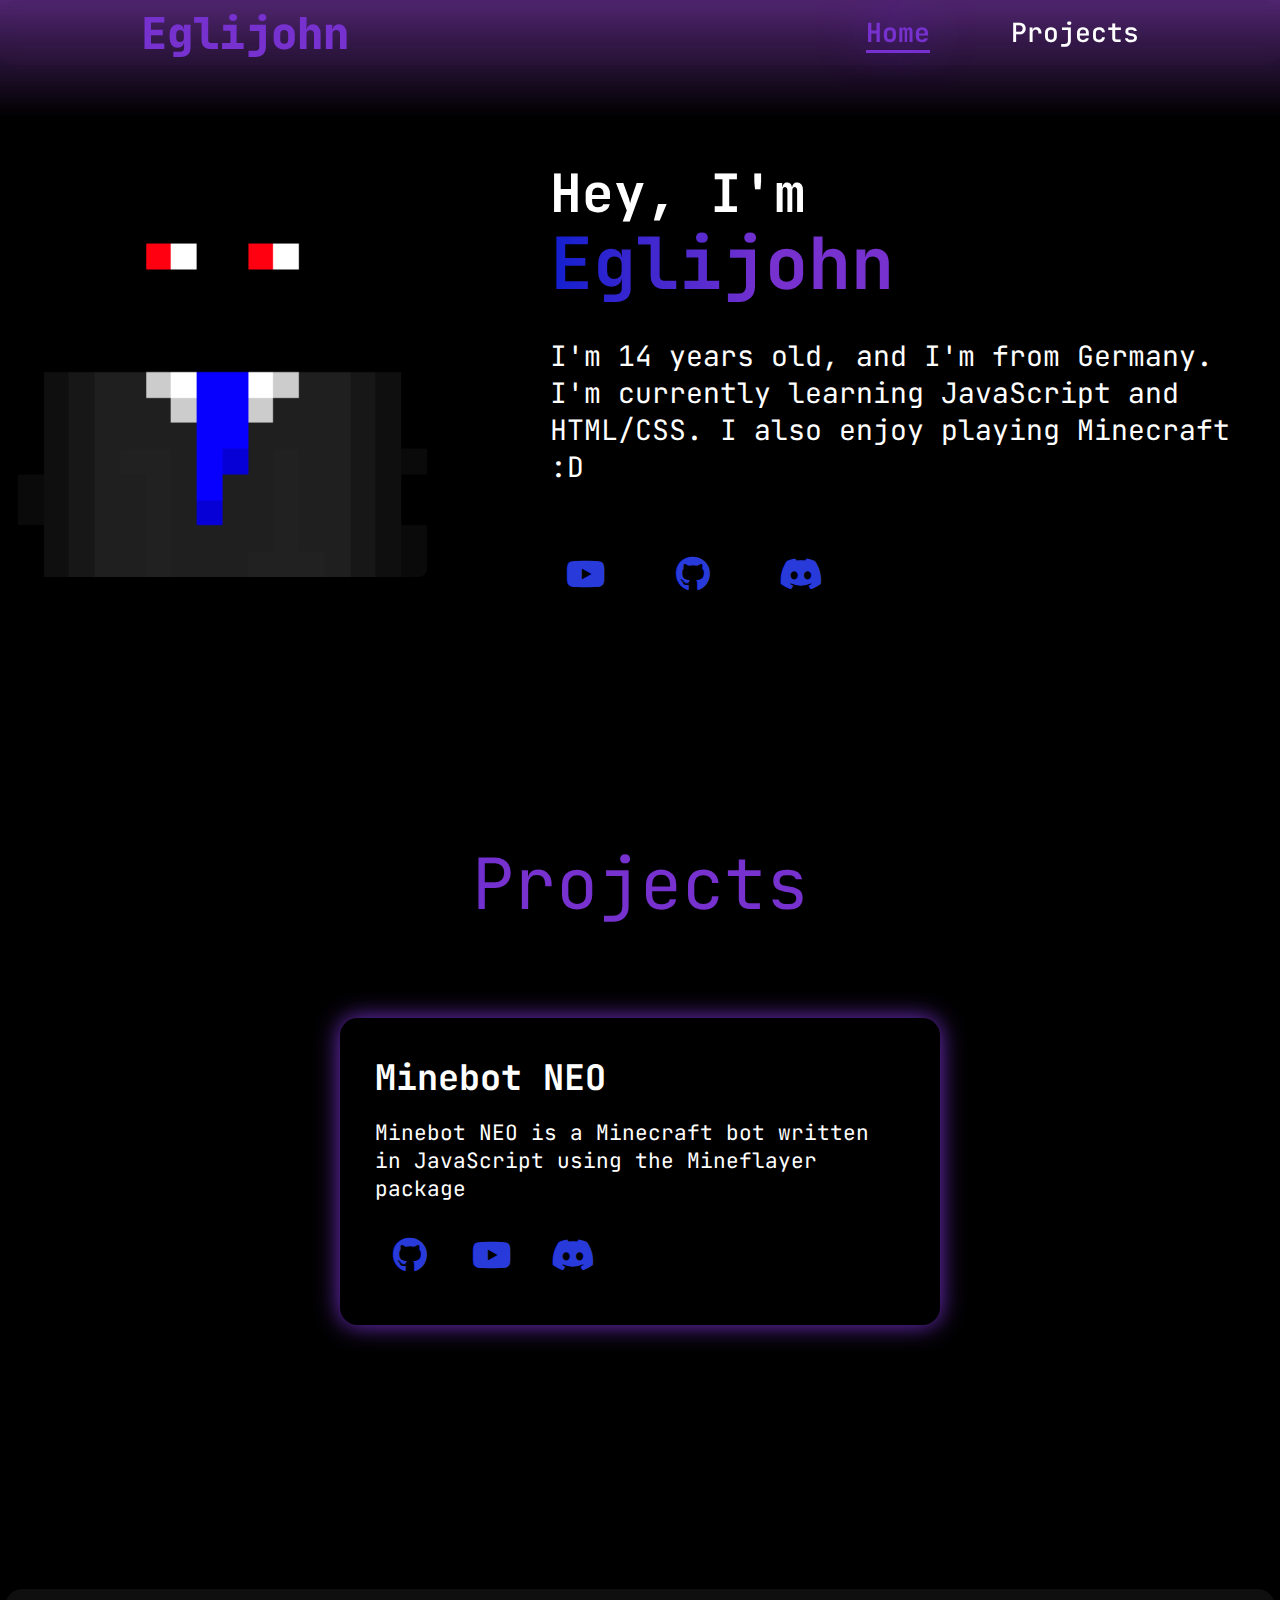
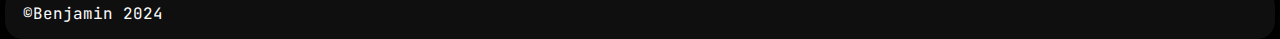
==== index.html @ a0d09d8d "added files" ====
<!DOCTYPE html>
<html lang="en">

<head>
    <meta charset="UTF-8">
    <meta name="viewport" content="width=device-width, initial-scale=1.0">
    <link rel="stylesheet" href="https://cdnjs.cloudflare.com/ajax/libs/font-awesome/6.5.2/css/all.min.css">
    <link rel="stylesheet" href="style.css">
    <title>🐟 Eglijohn</title>
</head>

<body>
    <header>
        <nav class="logo">Eglijohn</nav>
        <nav>
            <a href="#home" class="active">Home</a>
            <a href="#projects">Projects</a>
        </nav>
    </header>

    <section id="home" class="home">
        <div class="home-img">
            <img src="main.png" alt="">
        </div>
        <div class="home-content">
            <h1>Hey, I'm</h1>
            <h2>Eglijohn</h2>
            <p>I'm 14 years old, and I'm from Germany. I'm currently learning JavaScript
                and HTML/CSS. I also enjoy playing Minecraft :D</p>
            <div class="social-icons">
                <a href="https://youtube.com/@eglijohn" target="_blank" rel="noreferrer noopener"><i class="fa-brands fa-youtube"></i></a>
                <a href="https://github.com/eglijohn" target="_blank" rel="noreferrer noopener"><i class="fa-brands fa-github"></i></a>
                <a href="#" class="tooltip" data-tooltip="Add 'Eglijohn' on discord"><i class="fa-brands fa-discord"></i></a>
            </div>
        </div>
    </section>

    <section id="projects" class="projects">
        <div class="title">Projects</div>
        <div class="minebot">
            <h1>Minebot NEO</h1>
            <p>Minebot NEO is a Minecraft bot written in JavaScript using the Mineflayer package</p>
            <a href="https://github.com/eglijohn/minebot-neo" target="_blank" rel="noreferrer noopener"><i class="fa-brands fa-github"></i></a>
            <a href="https://youtube.com/@minebotOfficial" target="_blank" rel="noreferrer noopener"><i class="fa-brands fa-youtube"></i></a>
            <a href="https://discord.gg/CKySgRzUYp" target="_blank" rel="noreferrer noopener"><i class="fa-brands fa-discord"></i></a>
        </div>
    </section>

    <footer>
        <section class="footer">
            <div class="copyright">
                <p>©Benjamin 2024</p>
            </div>
        </section>
    </footer>
    <script src="script.js"></script>
</body>
</html>
---- style.css ----
@import url(https://fonts.googleapis.com/css2?family=JetBrains+Mono:ital,wght@0,100..800;1,100..800&display=swap);

@keyframes fadeIn {
    0% {
        opacity: 0;
        margin-top: -2rem;
        margin-bottom: -2rem;
    }

    100% {
        opacity: 1;
        margin-top: 0rem;
        margin-bottom: 0rem;
    }
}

* {
    margin: 0;
    padding: 0;
    box-sizing: border-box;
    text-decoration: none;
    border: none;
    outline: none;
    font-family: 'JetBrains Mono', monospace;
}

html {
    scroll-behavior: smooth;
    font-size: 110%;
}

body {
    width: 100%;
    height: 100vh;
    overflow-x: hidden;
    background: linear-gradient(to top, #000000 87%, #502570 100%);
    color: white;
}

header {
    position: fixed;
    top: 0;
    width: 100%;
    padding: 0.2rem 11%;
    backdrop-filter: blur(8px);
    display: flex;
    justify-content: space-between;
    align-items: center;
    z-index: 100;
    border-radius: 1rem;
}

footer {
    background-color: #0f0f0f;
    height: 50px;
    margin: 0 0.3rem;
    border-radius: 1rem;
    text-align: left;
    padding-left: 1rem;
    line-height: 50px;
    font-size: 0.9rem;
}

.active {
    font-weight: bold;
    color: red;
}

.logo {
    font-size: 2.5rem;
    color: #7731cf;
    font-weight: 800;
    transition: 0.3s ease;
}

.logo:hover {
    transform: scale(1.05);
    text-shadow: 0 0 25px #8c47e0;
}

nav a {
    font-size: 1.5rem;
    color: white;
    margin-left: 4rem;
    font-weight: 500;
    transition: 0.3s ease;
    border-bottom: 3px solid transparent;
}

nav a:hover,
nav a.active {
    color: #7731cf;
    border-bottom: 3px solid #7731cf;
    text-shadow: 0 0 50px #8c47e0;
}

@media(max-width: 995px) {
    nav {
        position: absolute;
        top: 0;
        right: 0;
        width: 40%;
        display: none;
        padding: 1rem;
        background-color: #161616;
        border-bottom-left-radius: 2rem;
    }

    nav.active {
        display: block;
    }

    nav a {
        display: block;
        font-size: 2rem;
        margin: 3rem 0;
    }

    nav a:hover,
    nav a.active {
        padding: 1rem;
        border-radius: 0.5rem;
    }
}

.home {
    animation: fadeIn 0.7s;
    display: flex;
    justify-content: center;
    align-items: center;
    gap: 7rem;
    padding-top: 5rem;
}

.home-content h1 {
    font-size: 3rem;
    font-weight: 700;
    margin-top: 4rem;
}

.home-content h2 {
    margin-top: -0.7rem;
    font-size: 72px;
    background: linear-gradient(to right, #121fcf 0%, #7731cf 30%);
    -webkit-background-clip: text;
    -webkit-text-fill-color: transparent;
}

.home-content p {
    margin-top: 1.5rem;
    font-size: 1.6rem;
}

.home-img img {
    margin-left: 1rem;
    width: 32vw;
    border-radius: 2%;
    transition: 0.2s linear;
}

.social-icons a {
    display: inline-flex;
    justify-content: center;
    align-items: center;
    width: 4rem;
    height: 4rem;
    font-size: 2rem;
    border-radius: 50%;
    margin: 3rem 1.5rem 3rem 0;
    color: #283ada;
    transition: 0.3s ease;
}

.social-icons a:hover {
    color: black;
    transform: scale(1.05) translateY(-5px);
    background-color: #7731cf;
    box-shadow: 0 0 25px #7731cf;
}

.tooltip::after {
    content: attr(data-tooltip);
    position: absolute;
    top: -2.5rem;
    background: linear-gradient(to right, #7300ff 0%,  #502570);
    color: white;
    padding: 0.5rem 1rem;
    border-radius: 0.5rem;
    font-size: 1.2rem;
    opacity: 0;
    white-space: nowrap;
    pointer-events: none;
    transition: opacity 0.3s ease, transform 0.3s ease;
}

.tooltip:hover::after {
    opacity: 1;
    transform: translateY(-5px);
}

.projects {
    background-color: #000;
    padding: 10rem 5rem;
}

.projects .title {
    font-size: 4rem;
    text-align: center;
    margin-bottom: 5rem;
    background: linear-gradient(to right, #121fcf 0%, #7731cf 38%);
    -webkit-background-clip: text;
    -webkit-text-fill-color: transparent;
}

.projects .minebot {
    margin: 0 auto 5rem auto;
    max-width: 600px;
    border-radius: 1rem;
    padding: 2rem;
    box-shadow: 0 0 25px #7731cf;
    transition: 0.3s ease;
}

.projects .minebot:hover {
    transform: scale(1.05);
}

.projects .minebot h1 {
    font-size: 2rem;
    margin-bottom: 1rem;
}

.projects .minebot p {
    font-size: 1.2rem;
    margin-bottom: 1rem;
}

.projects .minebot a {
    display: inline-flex;
    justify-content: center;
    align-items: center;
    width: 4rem;
    height: 4rem;
    font-size: 2rem;
    border-radius: 50%;
    color: #283ada;
    transition: 0.3s ease;
}

.projects .minebot a:hover {
    color: black;
    transform: scale(1.05) translateY(-5px);
    background-color: #7731cf;
    box-shadow: 0 0 25px #7731cf;
}
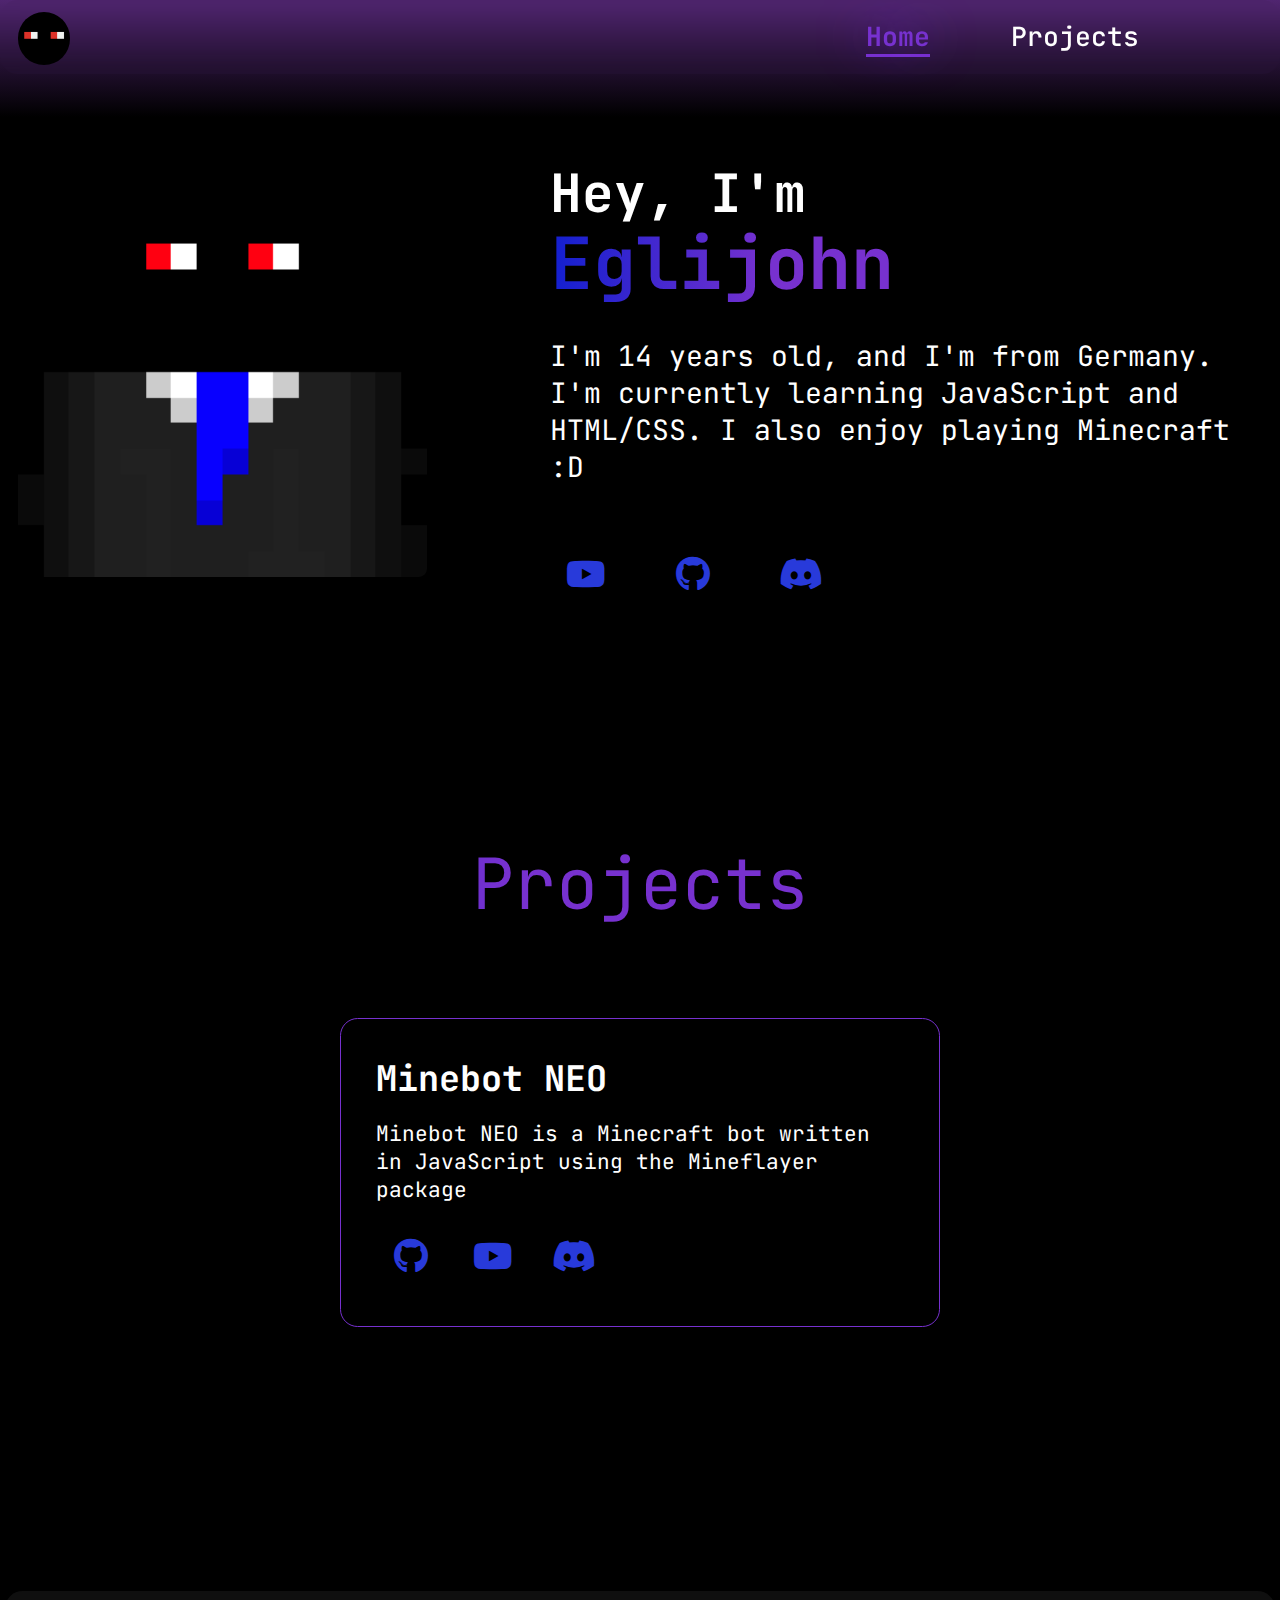
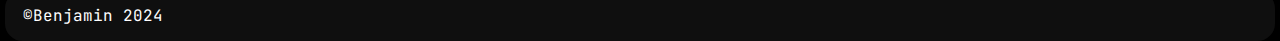
==== commit 2071c4d3: "lol" ====
--- a/index.html
+++ b/index.html
@@ -11,7 +11,9 @@
 
 <body>
     <header>
-        <nav class="logo">Eglijohn</nav>
+        <a href="#">
+        <img href="index.html" src="logo.png" class="logo"></img>
+        </a>
         <nav>
             <a href="#home" class="active">Home</a>
             <a href="#projects">Projects</a>
--- a/style.css
+++ b/style.css
@@ -67,15 +67,18 @@
 }
 
 .logo {
-    font-size: 2.5rem;
+    margin-left: -7rem;
+    margin-top: 0.5rem;
+    border-radius: 100rem;
     color: #7731cf;
-    font-weight: 800;
-    transition: 0.3s ease;
+    transition: 0.3s ease;
+    width: 3rem;
 }
 
 .logo:hover {
-    transform: scale(1.05);
+    transform: scale(1.15);
     text-shadow: 0 0 25px #8c47e0;
+    border: 1px solid silver;
 }
 
 nav a {
@@ -217,12 +220,13 @@
     max-width: 600px;
     border-radius: 1rem;
     padding: 2rem;
-    box-shadow: 0 0 25px #7731cf;
+    border: 1px solid #7731cf;
     transition: 0.3s ease;
 }
 
 .projects .minebot:hover {
     transform: scale(1.05);
+    box-shadow: 0 0 50px #7731cf;
 }
 
 .projects .minebot h1 {
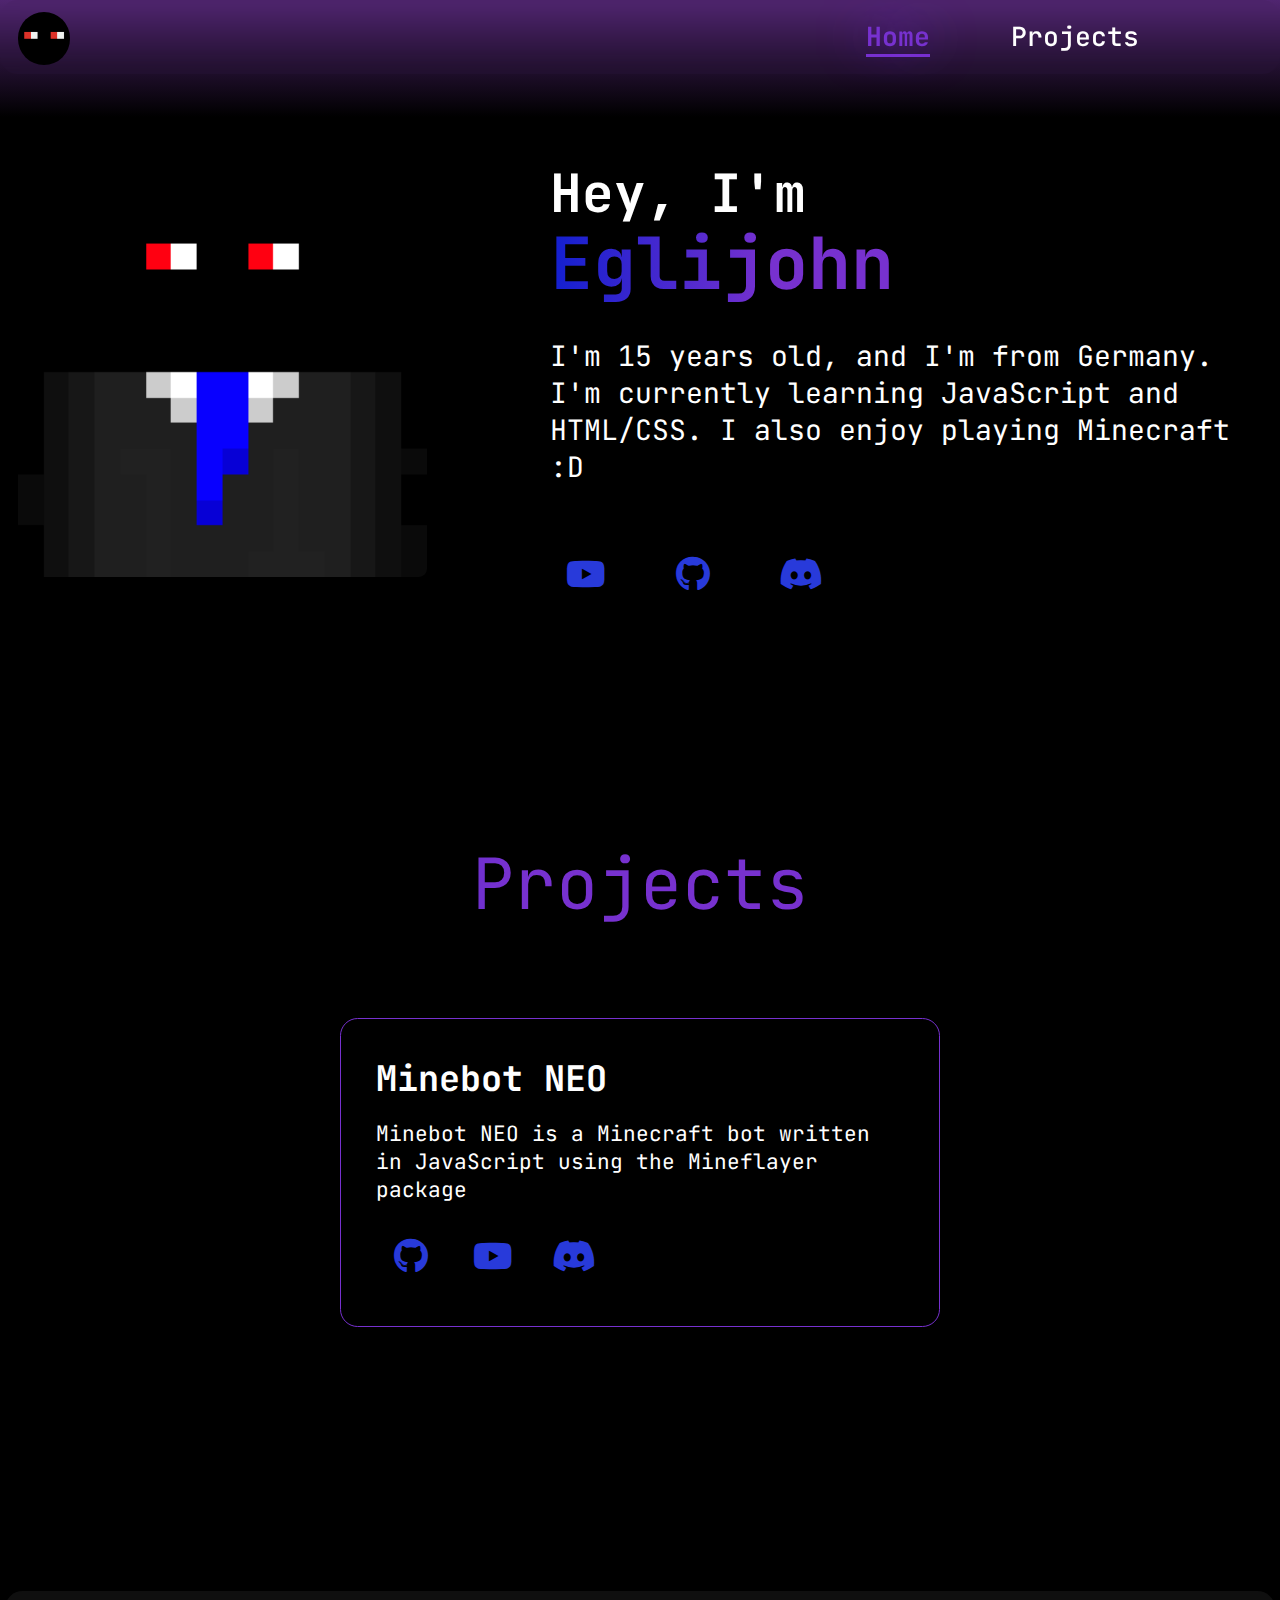
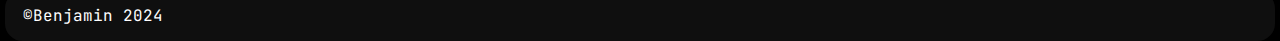
==== commit 545e2496: "Update index.html" ====
--- a/index.html
+++ b/index.html
@@ -27,7 +27,7 @@
         <div class="home-content">
             <h1>Hey, I'm</h1>
             <h2>Eglijohn</h2>
-            <p>I'm 14 years old, and I'm from Germany. I'm currently learning JavaScript
+            <p>I'm 15 years old, and I'm from Germany. I'm currently learning JavaScript
                 and HTML/CSS. I also enjoy playing Minecraft :D</p>
             <div class="social-icons">
                 <a href="https://youtube.com/@eglijohn" target="_blank" rel="noreferrer noopener"><i class="fa-brands fa-youtube"></i></a>
@@ -57,4 +57,4 @@
     </footer>
     <script src="script.js"></script>
 </body>
-</html>+</html>
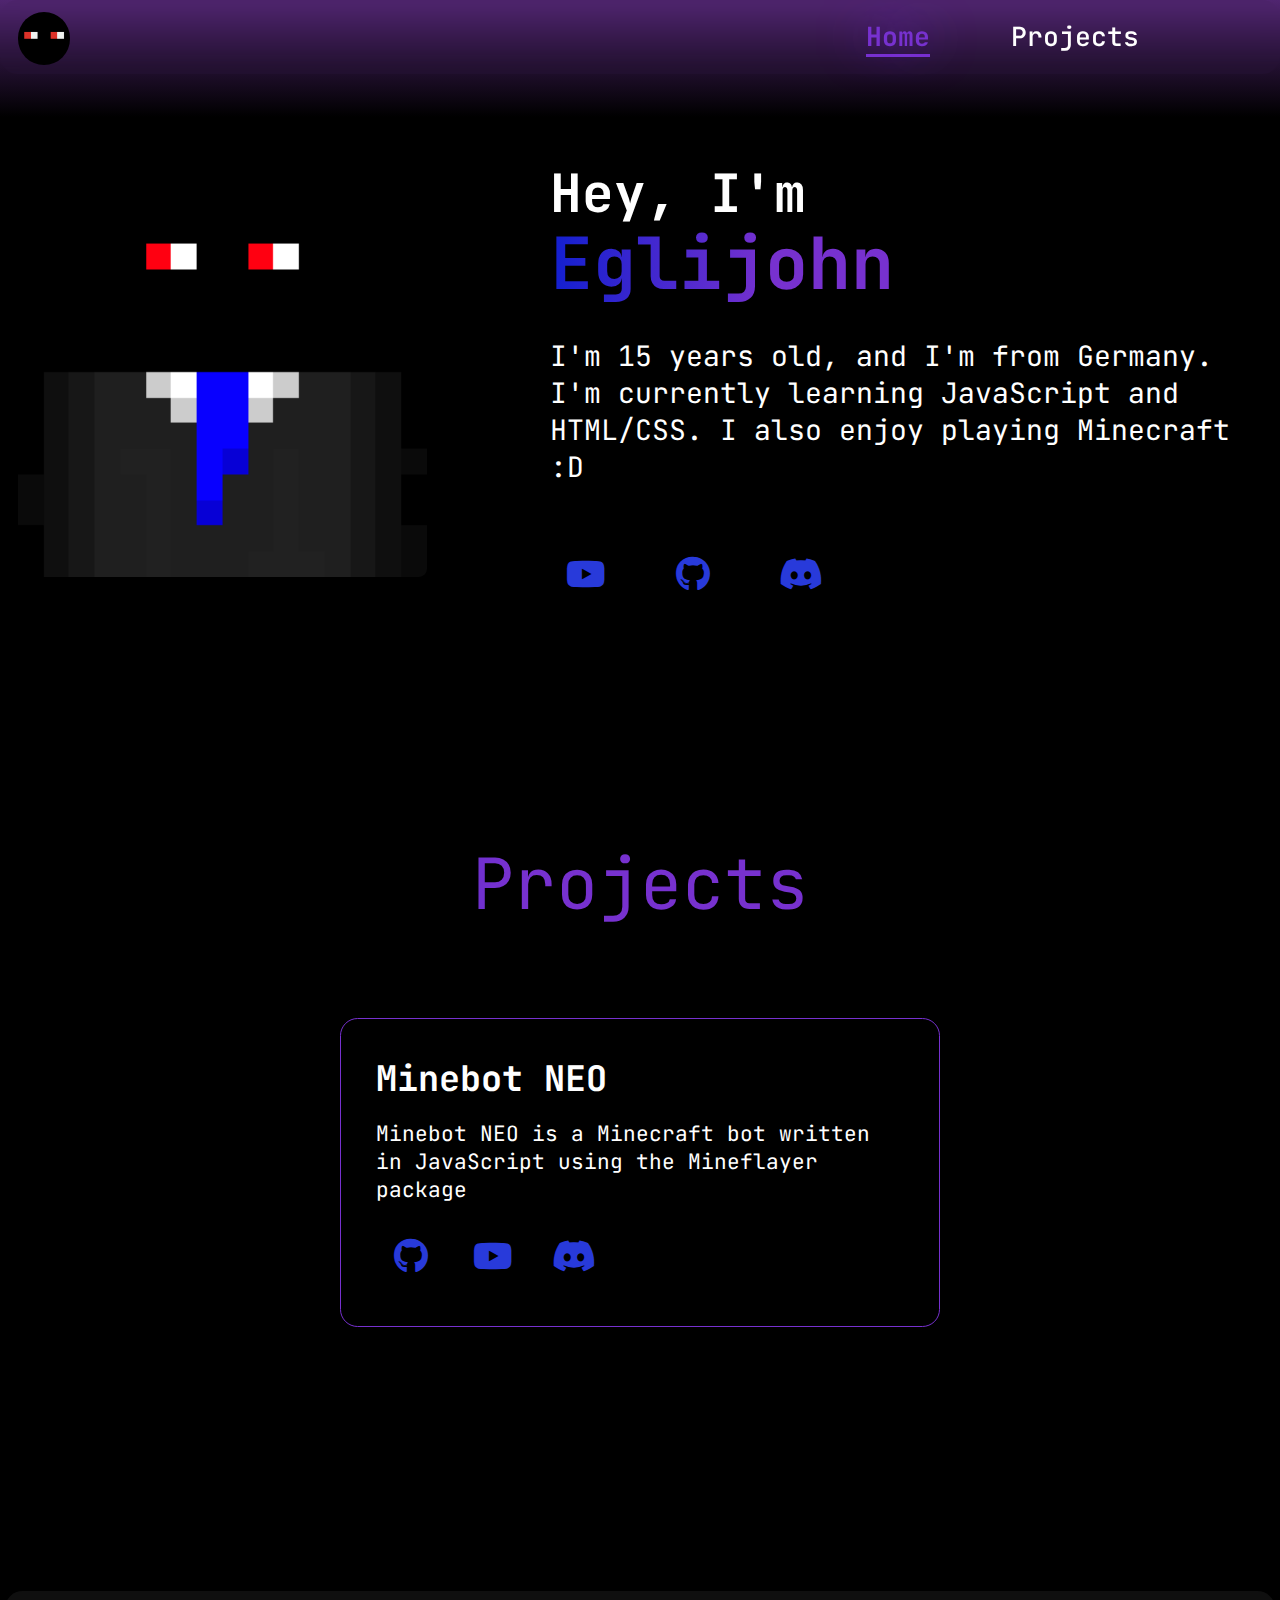
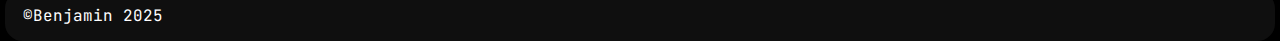
==== commit 722e324d: "Update index.html" ====
--- a/index.html
+++ b/index.html
@@ -51,7 +51,7 @@
     <footer>
         <section class="footer">
             <div class="copyright">
-                <p>©Benjamin 2024</p>
+                <p>©Benjamin 2025</p>
             </div>
         </section>
     </footer>
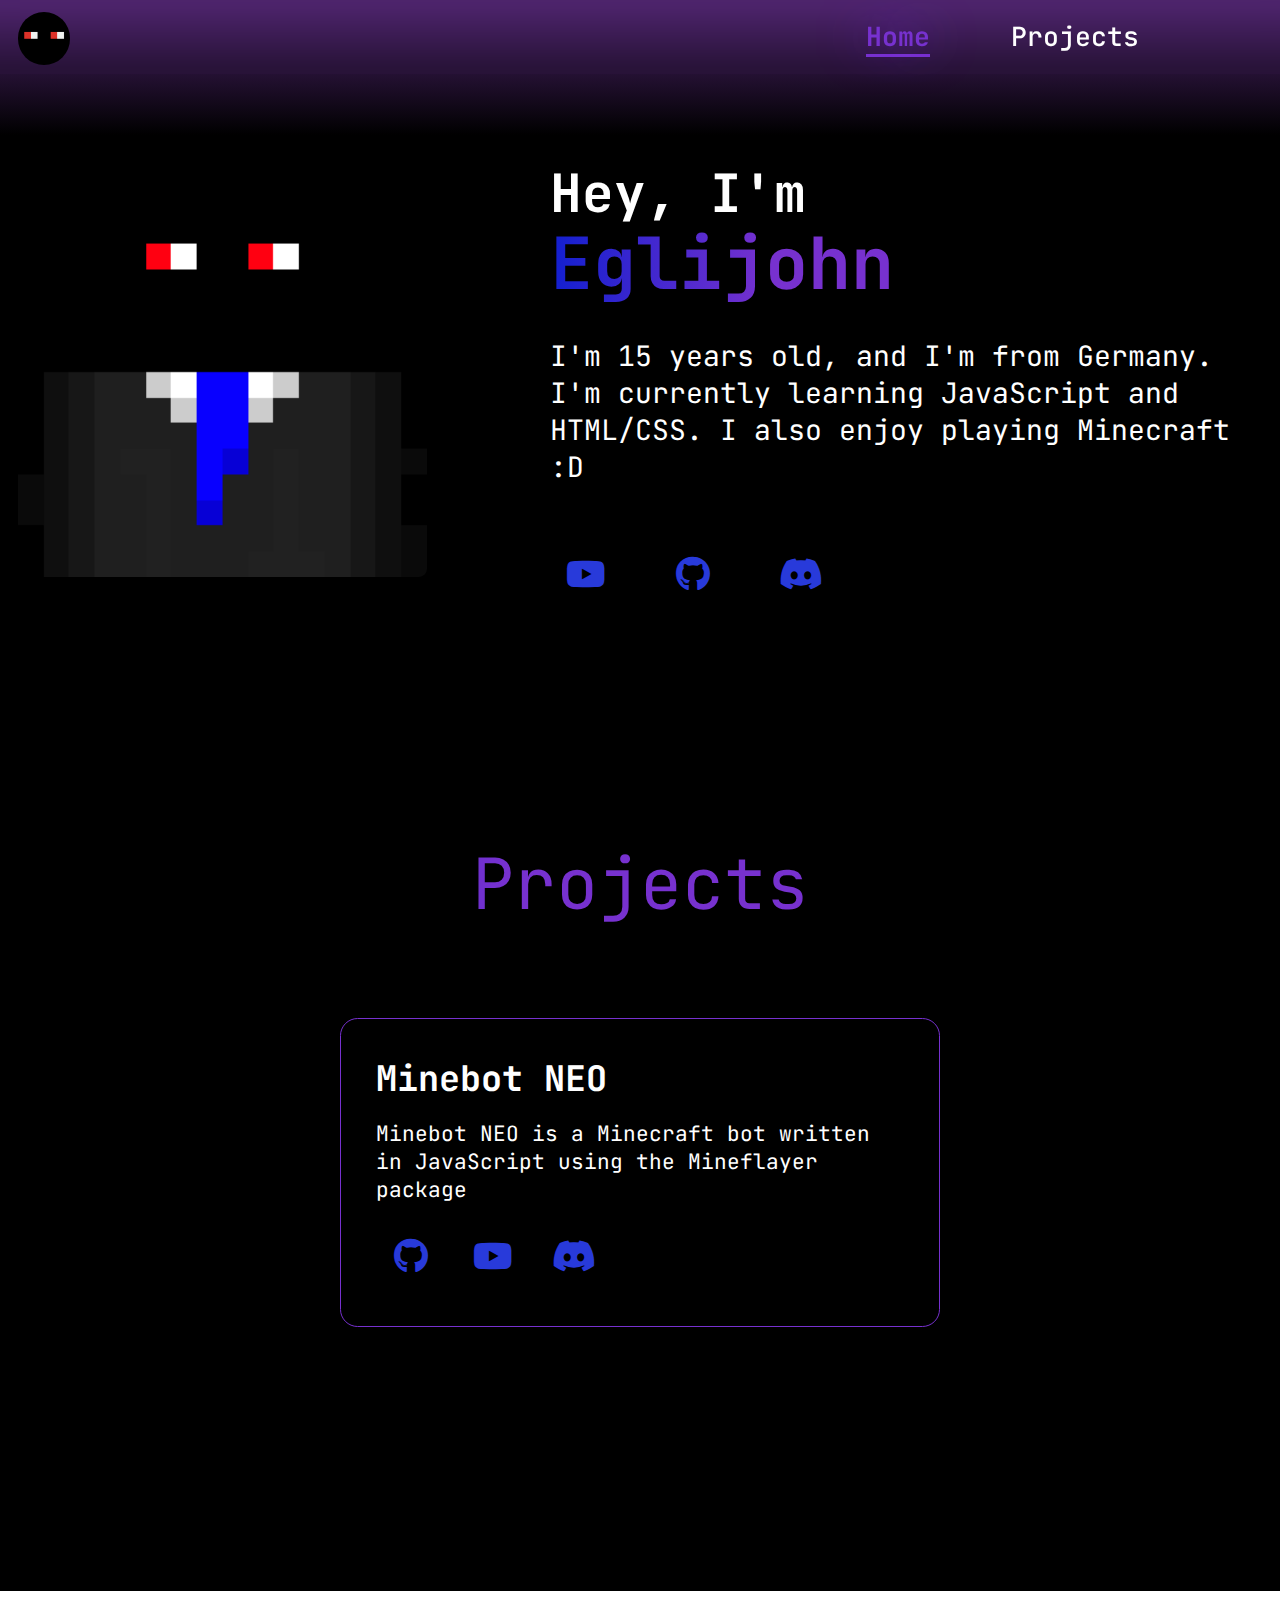
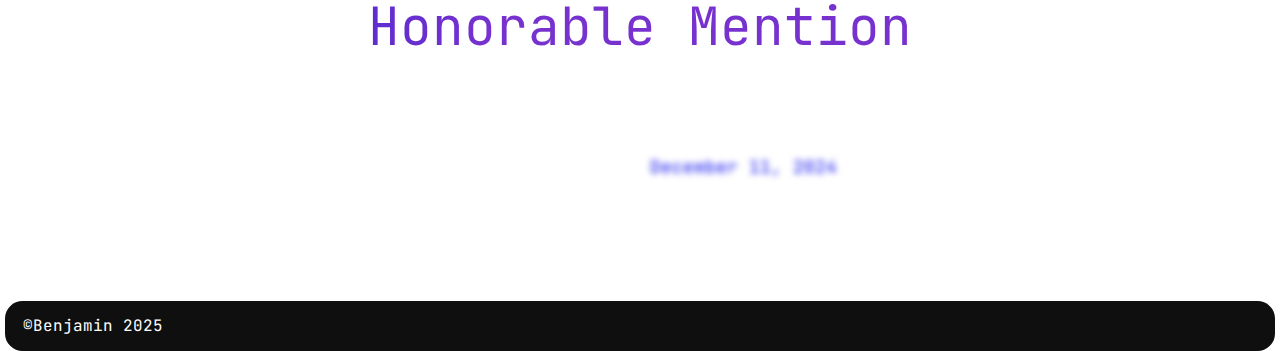
==== commit f58c8995: "update" ====
--- a/index.html
+++ b/index.html
@@ -11,9 +11,10 @@
 
 <body>
     <header>
-        <a href="#">
-        <img href="index.html" src="logo.png" class="logo"></img>
+        <a href="index.html">
+            <img src="logo.png" class="logo" alt="Eglijohn Logo">
         </a>
+
         <nav>
             <a href="#home" class="active">Home</a>
             <a href="#projects">Projects</a>
@@ -48,6 +49,15 @@
         </div>
     </section>
 
+    <section id="honorablemention" class="honorablemention">
+        <div class="title">Honorable Mention</div>
+            <blockquote class="twitter-tweet" data-theme="dark">
+                <p lang="de" dir="ltr">bastighg nacktfotos</p>&mdash; Ski Aggu (@jungeratze) <a
+                    href="https://twitter.com/jungeratze/status/1866890524071731669?ref_src=twsrc%5Etfw">December 11, 2024</a>
+            </blockquote>
+            <script async src="https://platform.twitter.com/widgets.js" charset="utf-8"></script>
+    </section>
+
     <footer>
         <section class="footer">
             <div class="copyright">
@@ -57,4 +67,4 @@
     </footer>
     <script src="script.js"></script>
 </body>
-</html>
+</html>--- a/style.css
+++ b/style.css
@@ -33,7 +33,9 @@
     width: 100%;
     height: 100vh;
     overflow-x: hidden;
-    background: linear-gradient(to top, #000000 87%, #502570 100%);
+    background: linear-gradient(to bottom, #502570, #000000 15%);
+    min-height: 100vh;
+    background-attachment: fixed;
     color: white;
 }
 
@@ -47,7 +49,6 @@
     justify-content: space-between;
     align-items: center;
     z-index: 100;
-    border-radius: 1rem;
 }
 
 footer {
@@ -256,4 +257,28 @@
     transform: scale(1.05) translateY(-5px);
     background-color: #7731cf;
     box-shadow: 0 0 25px #7731cf;
+}
+
+.honorablemention .title {
+    font-size: 3rem;
+    text-align: center;
+    margin-bottom: 2rem;
+    background: linear-gradient(to right, #121fcf 0%, #7731cf 38%);
+    -webkit-background-clip: text;
+    -webkit-text-fill-color: transparent;
+}
+
+.honorablemention .twitter-tweet {
+    margin: 0 auto 5rem auto;
+    max-width: 600px;
+    border-radius: 1rem;
+    padding: 2rem;
+    transition: 0.3s ease;
+    filter: blur(3px);
+    transition: filter 03.s ease;
+}
+
+.honorablemention .twitter-tweet:hover {
+    transform: scale(1.05);
+    filter: blur(0);
 }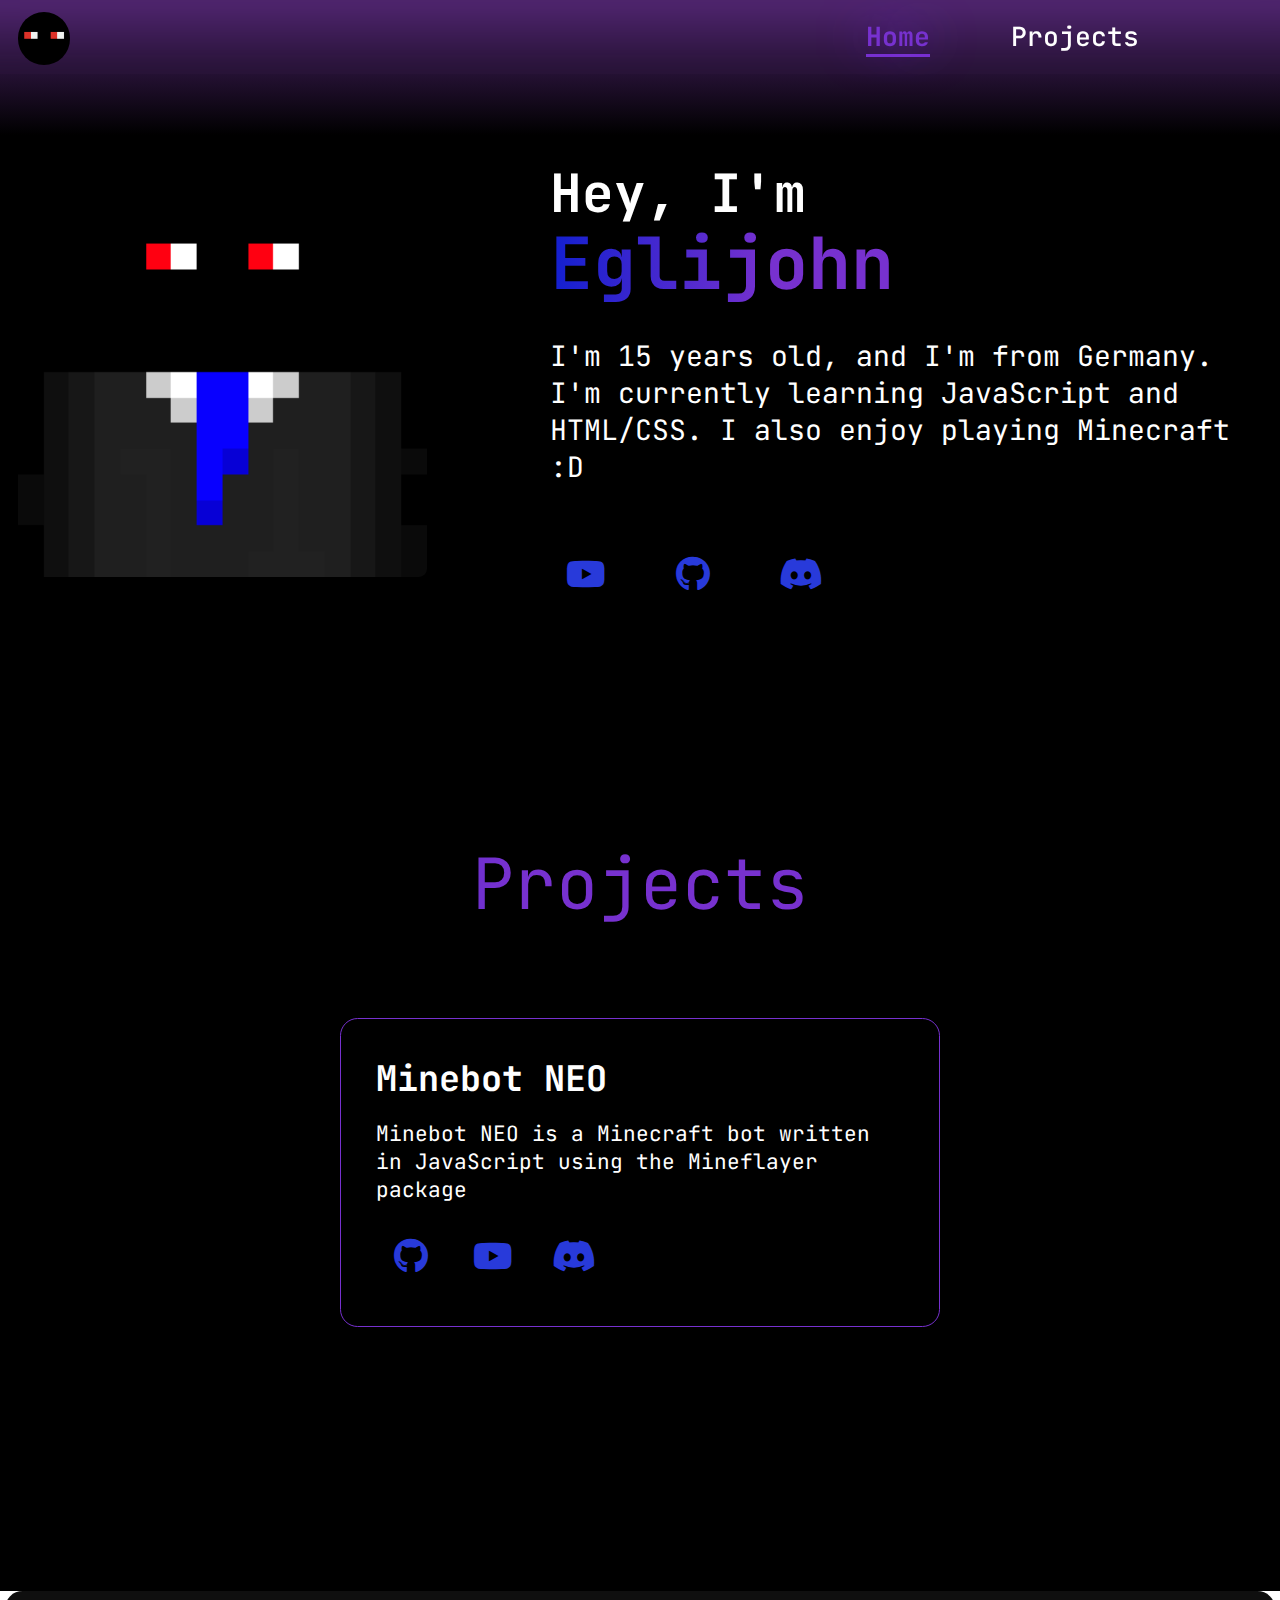
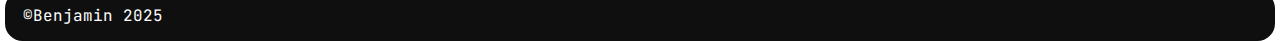
==== commit 31c48d95: "update 2" ====
--- a/index.html
+++ b/index.html
@@ -6,7 +6,8 @@
     <meta name="viewport" content="width=device-width, initial-scale=1.0">
     <link rel="stylesheet" href="https://cdnjs.cloudflare.com/ajax/libs/font-awesome/6.5.2/css/all.min.css">
     <link rel="stylesheet" href="style.css">
-    <title>🐟 Eglijohn</title>
+    <link rel="icon" type="image/png" href="logo.png">
+    <title>Eglijohn</title>
 </head>
 
 <body>
@@ -49,15 +50,6 @@
         </div>
     </section>
 
-    <section id="honorablemention" class="honorablemention">
-        <div class="title">Honorable Mention</div>
-            <blockquote class="twitter-tweet" data-theme="dark">
-                <p lang="de" dir="ltr">bastighg nacktfotos</p>&mdash; Ski Aggu (@jungeratze) <a
-                    href="https://twitter.com/jungeratze/status/1866890524071731669?ref_src=twsrc%5Etfw">December 11, 2024</a>
-            </blockquote>
-            <script async src="https://platform.twitter.com/widgets.js" charset="utf-8"></script>
-    </section>
-
     <footer>
         <section class="footer">
             <div class="copyright">
--- a/style.css
+++ b/style.css
@@ -257,28 +257,4 @@
     transform: scale(1.05) translateY(-5px);
     background-color: #7731cf;
     box-shadow: 0 0 25px #7731cf;
-}
-
-.honorablemention .title {
-    font-size: 3rem;
-    text-align: center;
-    margin-bottom: 2rem;
-    background: linear-gradient(to right, #121fcf 0%, #7731cf 38%);
-    -webkit-background-clip: text;
-    -webkit-text-fill-color: transparent;
-}
-
-.honorablemention .twitter-tweet {
-    margin: 0 auto 5rem auto;
-    max-width: 600px;
-    border-radius: 1rem;
-    padding: 2rem;
-    transition: 0.3s ease;
-    filter: blur(3px);
-    transition: filter 03.s ease;
-}
-
-.honorablemention .twitter-tweet:hover {
-    transform: scale(1.05);
-    filter: blur(0);
 }